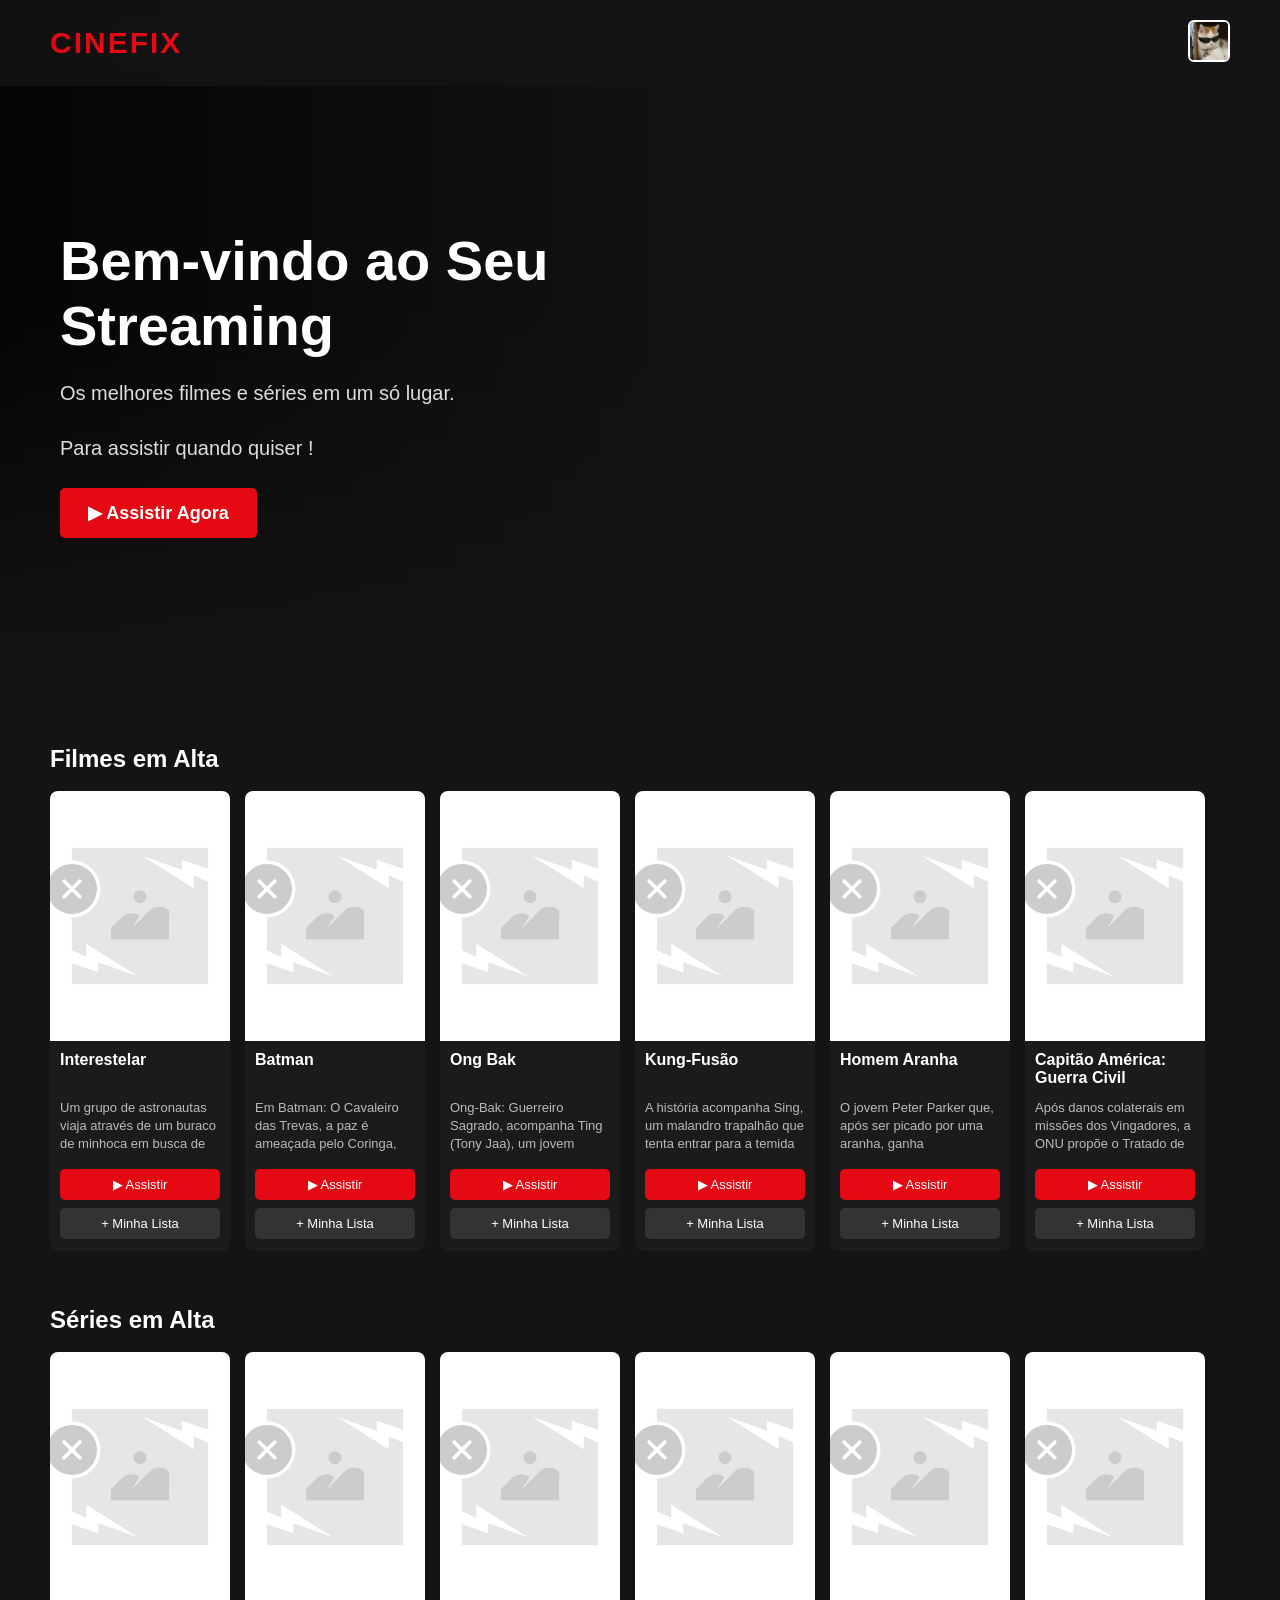
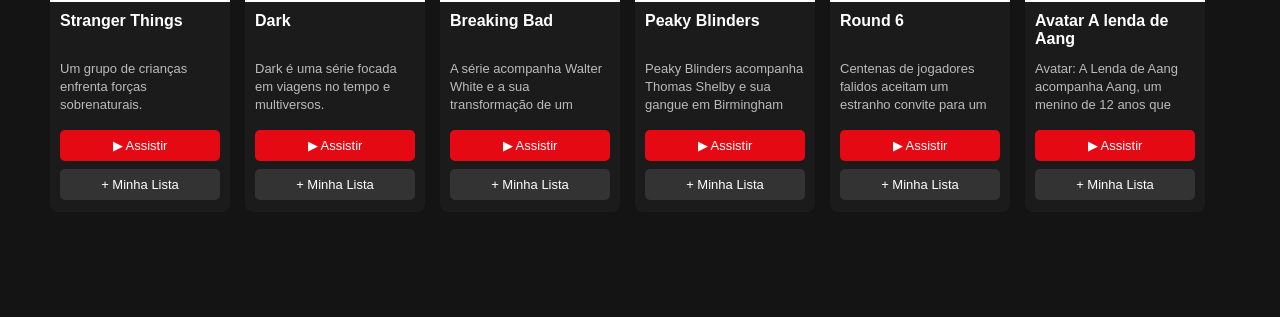
==== index.html @ d45b3e2f "Meu primeiro commit." ====
<!DOCTYPE html>
<html lang="pt-BR">
<head>
<meta charset="UTF-8">
<meta name="viewport" content="width=device-width, initial-scale=1.0">
<title>Meu Streaming</title>
<link rel="stylesheet" href="style.css">
</head>

<body>

<!-- MENU SUPERIOR -->
<header class="navbar">
    <div class="logo">CINEFIX</div>

    <div class="perfil">
        <img src="Imagens/GatoFotodePerfil.jpg" class="fotoPerfil">
    </div>
</header>


<!-- BANNER PRINCIPAL -->
<section class="banner">
    <div class="banner-conteudo">
        <h1>Bem-vindo ao Seu Streaming</h1>
        <p>Os melhores filmes e séries em um só lugar.</p>
        <p>Para assistir quando quiser !</p>

        <button class="btnAssistir">
            ▶ Assistir Agora
        </button>
    </div>
</section>


<!-- CONTEÚDO -->
<main class="container">

    <section class="lista">
        <h2>Filmes em Alta</h2>
        <div id="listaFilmes" class="carrossel"></div>
    </section>

    <section class="lista">
        <h2>Séries em Alta</h2>
        <div id="listaSeries" class="carrossel"></div>
    </section>

</main>

<script type="module" src="script.js"></script>

</body>
</html>
---- style.css ----
/* RESET */
*{
    margin:0;
    padding:0;
    box-sizing:border-box;
}

body{
    font-family: Arial, Helvetica, sans-serif;
    background:#141414;
    color:white;
}

/* NAVBAR */
.navbar{
    position: fixed;
    top: 0;
    width: 100%;
    padding: 20px 50px;
    display: flex;
    justify-content: space-between;
    align-items: center;

    /* CORREÇÃO */
    background: rgba(20, 20, 20, 0.85);
    backdrop-filter: blur(8px);

    z-index: 1000;
}

.logo{
    color:#e50914;
    font-size:30px;
    font-weight:bold;
    letter-spacing:2px;
}

.fotoPerfil{
    width:42px;
    height:42px;
    border-radius:6px;
    border:2px solid white;
}

/* BANNER PRINCIPAL (igual Netflix) */
.banner{
    height:85vh;
    background-image:
    linear-gradient(to top, #141414 10%, transparent 60%),
    linear-gradient(to right, rgba(0,0,0,0.8), transparent 60%),
    url('/Imagens/imagem\ banner.jpg');   /* coloque sua imagem aqui */

    background-size:cover;
    background-position:center;

    display:flex;
    align-items:center;
    padding-left:60px;
}

.banner-conteudo{
    max-width:500px;
}

.banner h1{
    font-size:56px;
    margin-bottom:20px;
}

.banner p{
    font-size:20px;
    color:#ddd;
    margin-bottom:25px;
    line-height:1.5;
}

/* BOTÃO */
.btnAssistir{
    background:#e50914;
    color:white;
    border:none;
    padding:14px 28px;
    font-size:18px;
    border-radius:5px;
    cursor:pointer;
    transition:0.3s;
    font-weight:bold;
}

.btnAssistir:hover{
    background:#ff1f2d;
    transform:scale(1.05);
}

/* CONTAINER */
.container{
    padding:20px 50px 50px;
    margin-top:-40px;
    position:relative;
    z-index:2;
}

.lista{
    margin-bottom:45px;
}

.lista h2{
    margin-bottom:18px;
    font-size:24px;
}

/* CARROSSEL */
.carrossel{
    display:flex;
    gap:15px;
    overflow-x:auto;
    scroll-behavior:smooth;
    padding-bottom:10px;
}

.carrossel::-webkit-scrollbar{
    display:none;
}

/* CARDS MELHORES */
.card{
    min-width:180px;
    max-width:180px;

    background:#1b1b1b;
    border-radius:8px;
    overflow:hidden;

    transition:0.3s;
    cursor:pointer;
    flex-shrink:0;

    display:flex;
    flex-direction:column;
}

.card:hover{
    transform:translateY(-6px);
    box-shadow:0 10px 25px rgba(0,0,0,0.7);
}

/* IMAGEM MENOR E MAIS BONITA */
.card img{
    width:100%;
    height:250px;
    object-fit:cover;
}

/* TEXTO */
.card h3{
    font-size:16px;
    margin:10px;

    height:38px;

    display:flex;
    align-items:flex-start;

    overflow:hidden;
}

.card p{
    font-size:13px;
    color:#bbb;
    padding:0 10px;
    line-height:1.4;

    height:55px;
    overflow:hidden;

    margin-bottom:15px;
}

/* BOTÕES DOS CARDS */
.botoes{
    display:flex;
    flex-direction:column;
    gap:8px;

    padding:0 10px 12px;

    margin-top:auto;
}

.botoes button{
    border:none;
    padding:8px;
    border-radius:5px;
    cursor:pointer;
    font-size:13px;
    transition:0.3s;
}

.botoes button:first-child{
    background:#e50914;
    color:white;
}

.botoes button:last-child{
    background:#333;
    color:white;
}

.botoes button:hover{
    transform:scale(1.03);
}


/* ============================= */
/* PÁGINA DO PLAYER */
/* ============================= */

.paginaPlayer{
    background:#000;
}


/* ÁREA PRINCIPAL */

.areaPlayer{
    padding:130px 40px 40px;
    min-height:100vh;
}


/* PLAYER */

.videoContainer{
    width:90%;
    max-width:950px;

    margin:0 auto;

    aspect-ratio:16 / 9;

    background:#000;

    border-radius:8px;
    overflow:hidden;

    box-shadow:0 10px 40px rgba(0,0,0,0.8);
}

/* TELAS MENORES */

@media (max-height:800px){

    .videoContainer{
        max-width:800px;
    }

    .areaPlayer{
        padding-top:110px;
    }

}


.videoContainer iframe{
    width:100%;
    height:100%;
}


/* INFORMAÇÕES */

.infoPlayer{
    max-width:1200px;
    margin:30px auto;
}


.infoPlayer h1{
    font-size:38px;
    margin-bottom:15px;
}


.infoPlayer p{
    font-size:18px;

    color:#bbb;

    max-width:800px;

    line-height:1.6;
}


/* BOTÃO VOLTAR */

.voltar{
    color:white;

    text-decoration:none;

    background:#333;

    padding:10px 18px;

    border-radius:5px;

    transition:0.3s;
}


.voltar:hover{
    background:#e50914;
}


/* BOTÃO PLAY DOS CARDS */

.btnPlay{
    background:#e50914;

    color:white;

    text-decoration:none;

    text-align:center;

    padding:8px;

    border-radius:5px;

    font-size:13px;

    transition:0.3s;
}


.btnPlay:hover{
    background:#ff1f2d;

    transform:scale(1.03);
}
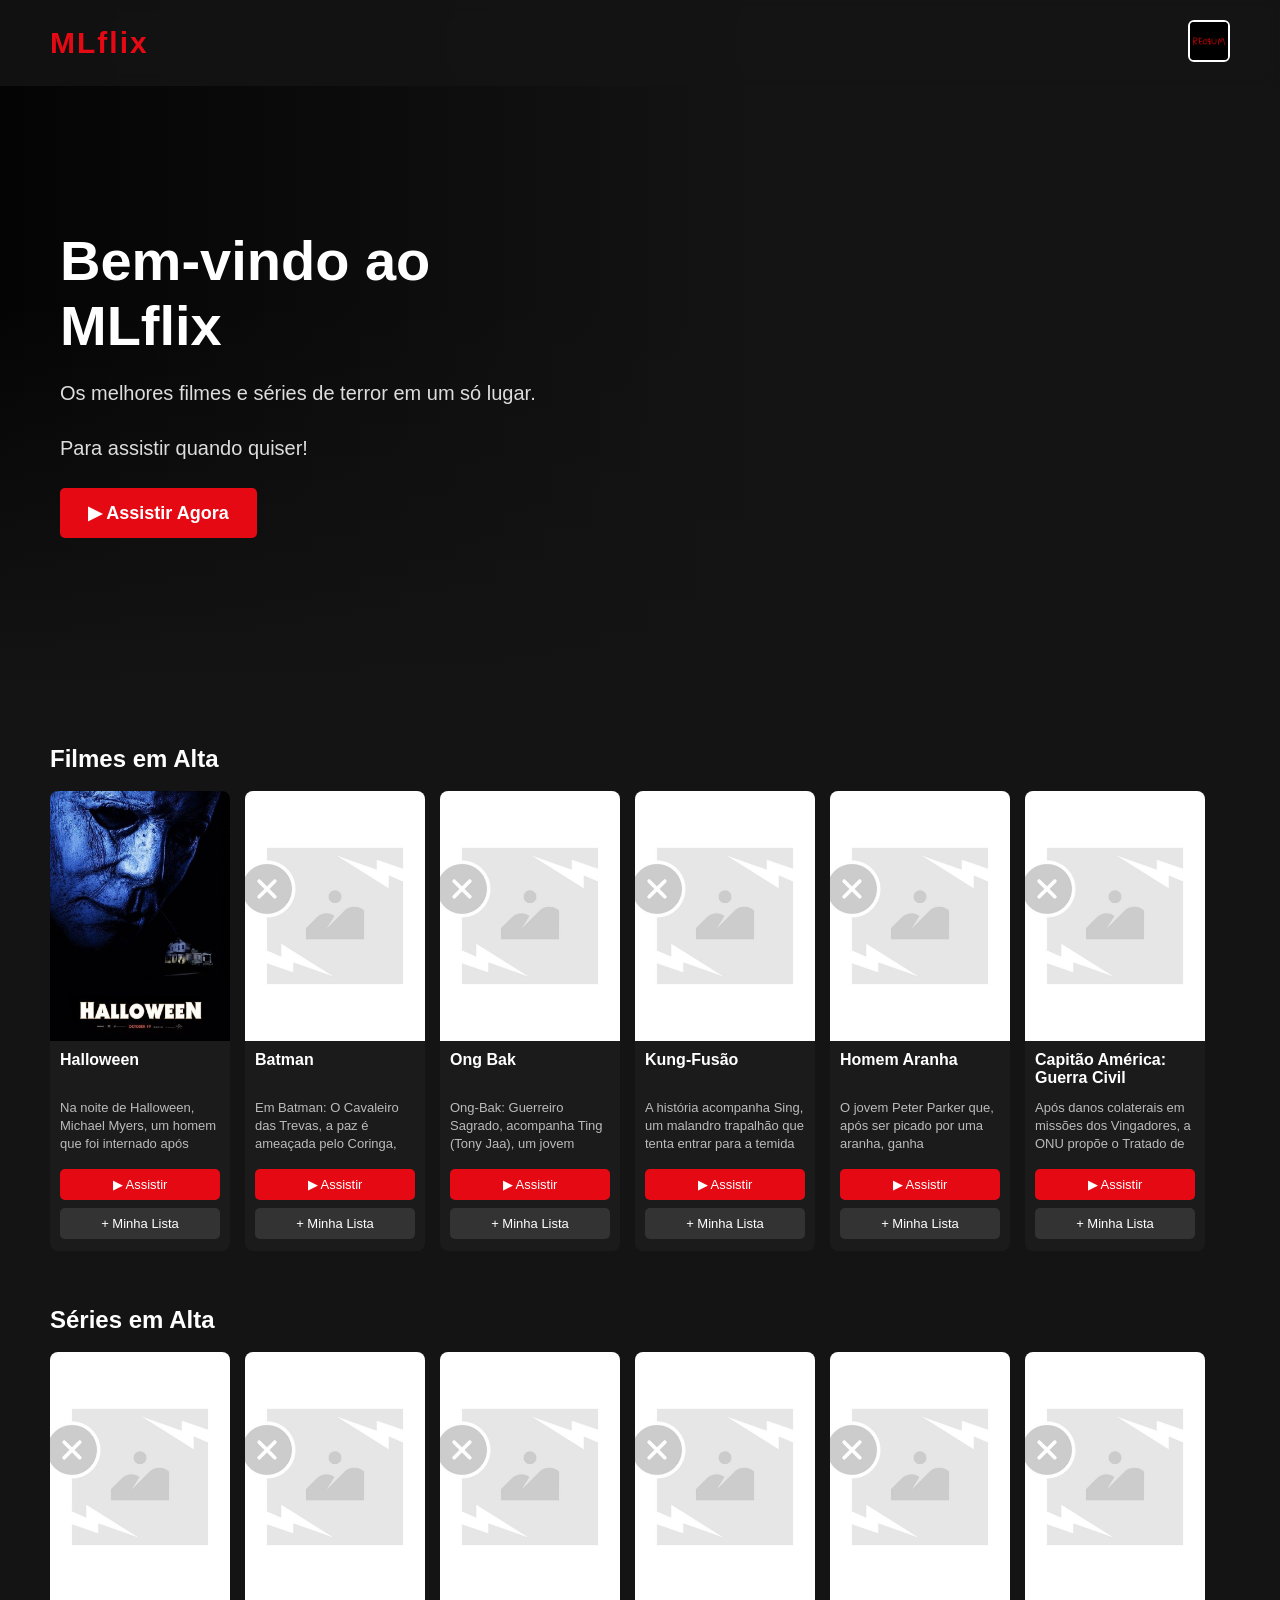
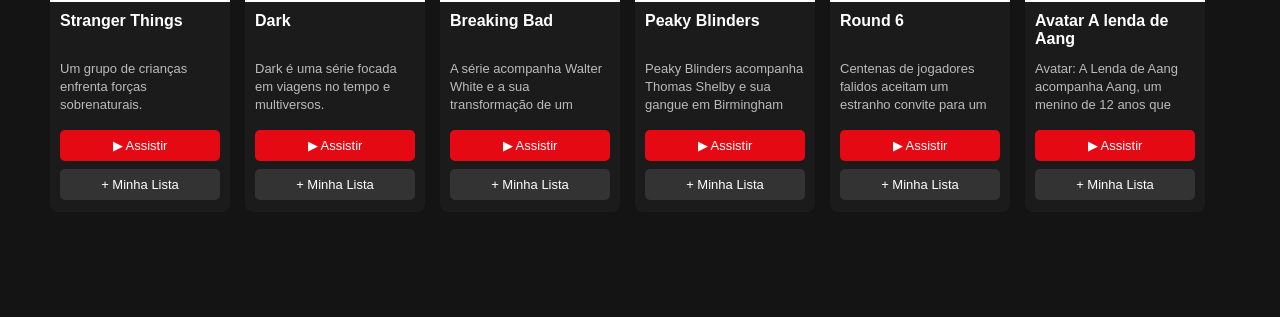
==== commit 8c700d85: "Alteração na logo, título de boas-vindas e imagem de perfil." ====
--- a/index.html
+++ b/index.html
@@ -11,10 +11,10 @@
 
 <!-- MENU SUPERIOR -->
 <header class="navbar">
-    <div class="logo">CINEFIX</div>
+    <div class="logo">MLflix</div>
 
     <div class="perfil">
-        <img src="Imagens/GatoFotodePerfil.jpg" class="fotoPerfil">
+        <img src="Imagens/redrum.jpg" class="fotoPerfil">
     </div>
 </header>
 
@@ -22,9 +22,9 @@
 <!-- BANNER PRINCIPAL -->
 <section class="banner">
     <div class="banner-conteudo">
-        <h1>Bem-vindo ao Seu Streaming</h1>
-        <p>Os melhores filmes e séries em um só lugar.</p>
-        <p>Para assistir quando quiser !</p>
+        <h1>Bem-vindo ao MLflix</h1>
+        <p>Os melhores filmes e séries de terror em um só lugar.</p>
+        <p>Para assistir quando quiser!</p>
 
         <button class="btnAssistir">
             ▶ Assistir Agora
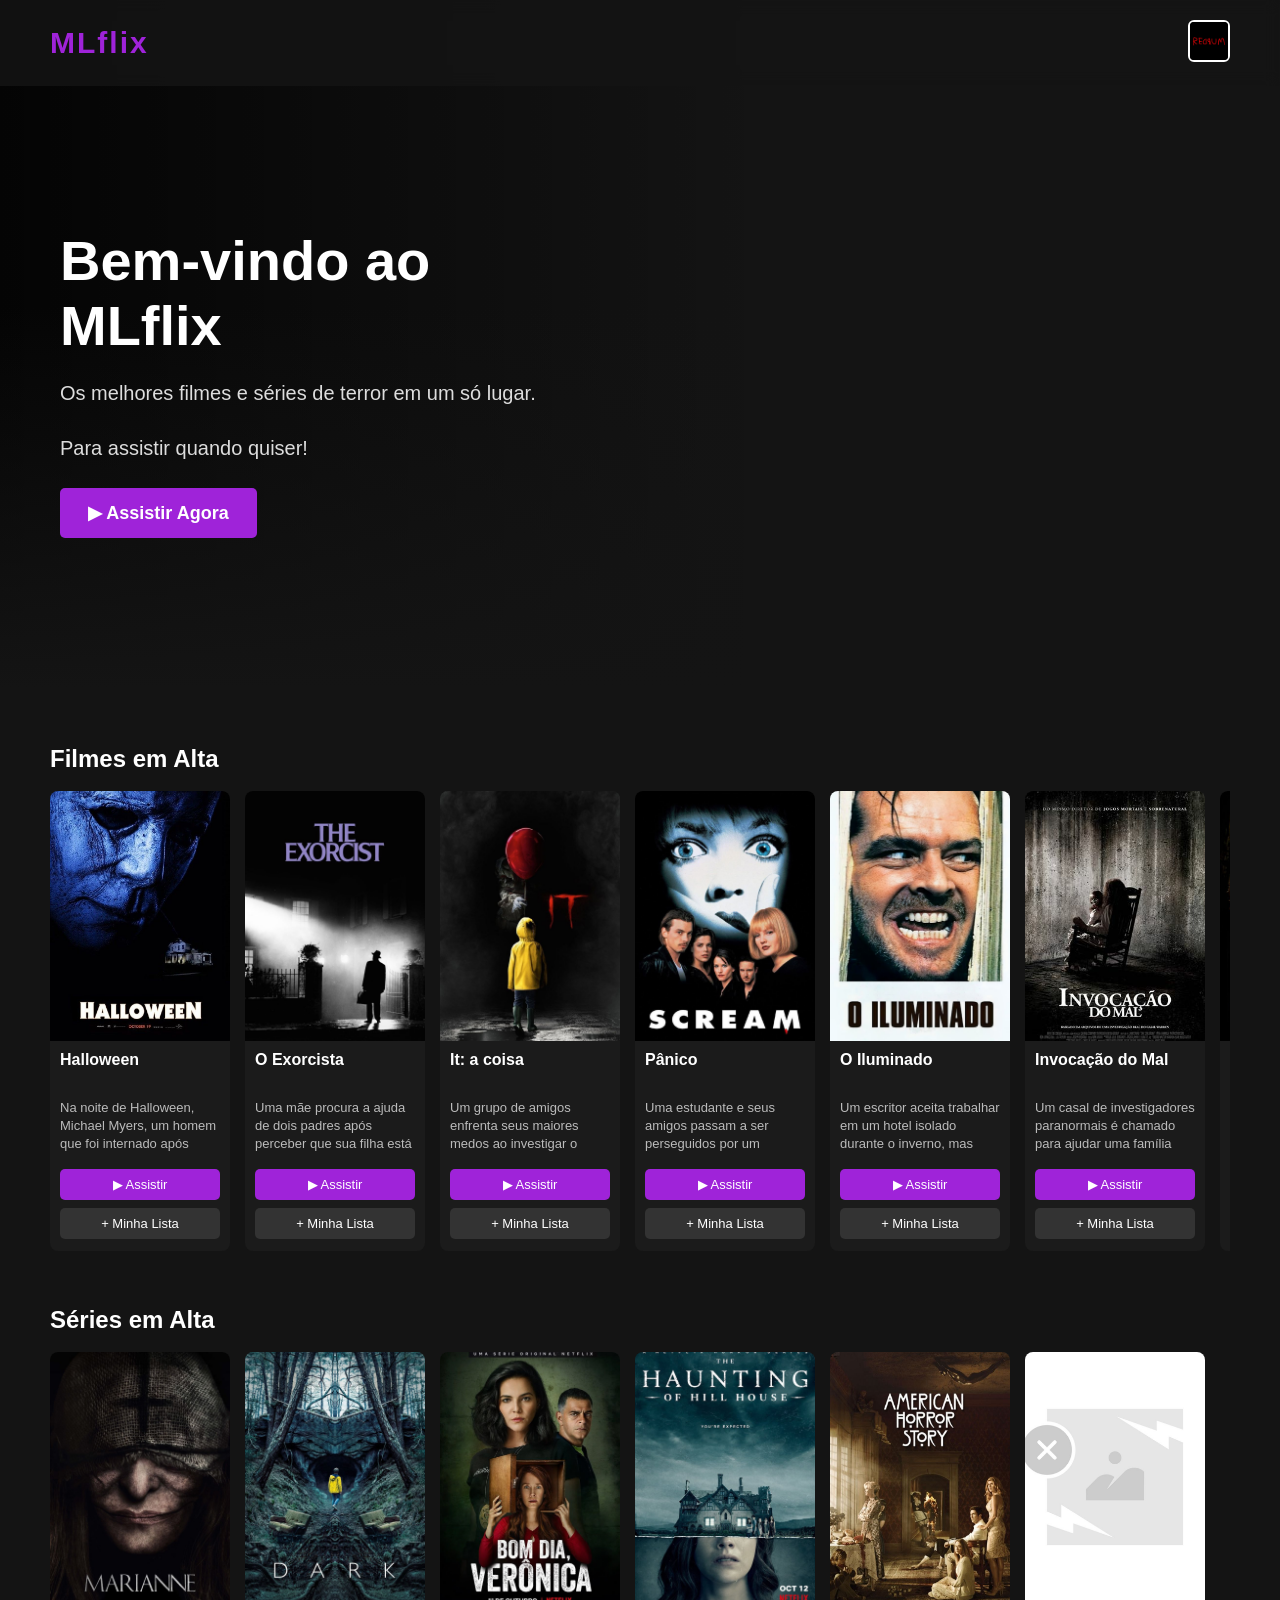
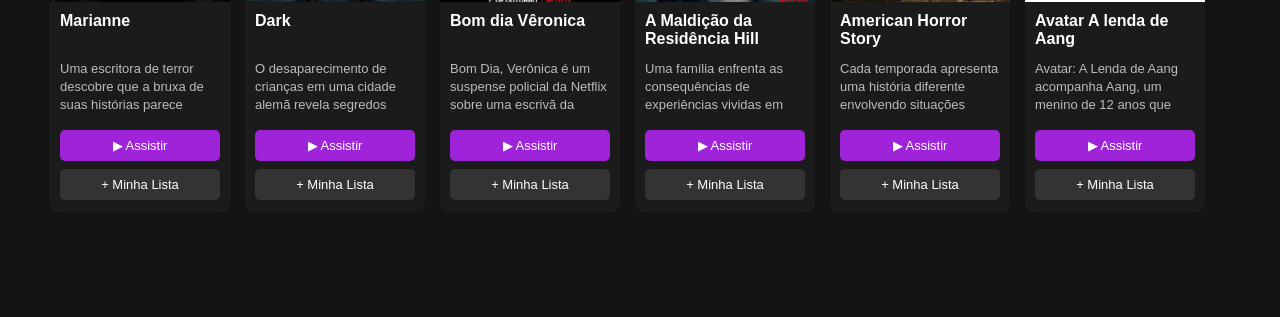
==== commit c87824e6: "Alteração no título do site." ====
--- a/index.html
+++ b/index.html
@@ -3,7 +3,7 @@
 <head>
 <meta charset="UTF-8">
 <meta name="viewport" content="width=device-width, initial-scale=1.0">
-<title>Meu Streaming</title>
+<title>Streaming MLflix</title>
 <link rel="stylesheet" href="style.css">
 </head>
 
--- a/style.css
+++ b/style.css
@@ -29,7 +29,7 @@
 }
 
 .logo{
-    color:#e50914;
+    color:#9f23d9;
     font-size:30px;
     font-weight:bold;
     letter-spacing:2px;
@@ -76,7 +76,7 @@
 
 /* BOTÃO */
 .btnAssistir{
-    background:#e50914;
+    background:#9f23d9;
     color:white;
     border:none;
     padding:14px 28px;
@@ -88,7 +88,7 @@
 }
 
 .btnAssistir:hover{
-    background:#ff1f2d;
+    background:#7d14ae;
     transform:scale(1.05);
 }
 
@@ -197,7 +197,7 @@
 }
 
 .botoes button:first-child{
-    background:#e50914;
+    background:#9f23d9;
     color:white;
 }
 
@@ -310,14 +310,14 @@
 
 
 .voltar:hover{
-    background:#e50914;
+    background:#9f23d9;
 }
 
 
 /* BOTÃO PLAY DOS CARDS */
 
 .btnPlay{
-    background:#e50914;
+    background:#9f23d9;
 
     color:white;
 
@@ -336,7 +336,7 @@
 
 
 .btnPlay:hover{
-    background:#ff1f2d;
+    background:#7d14ae;
 
     transform:scale(1.03);
 }
